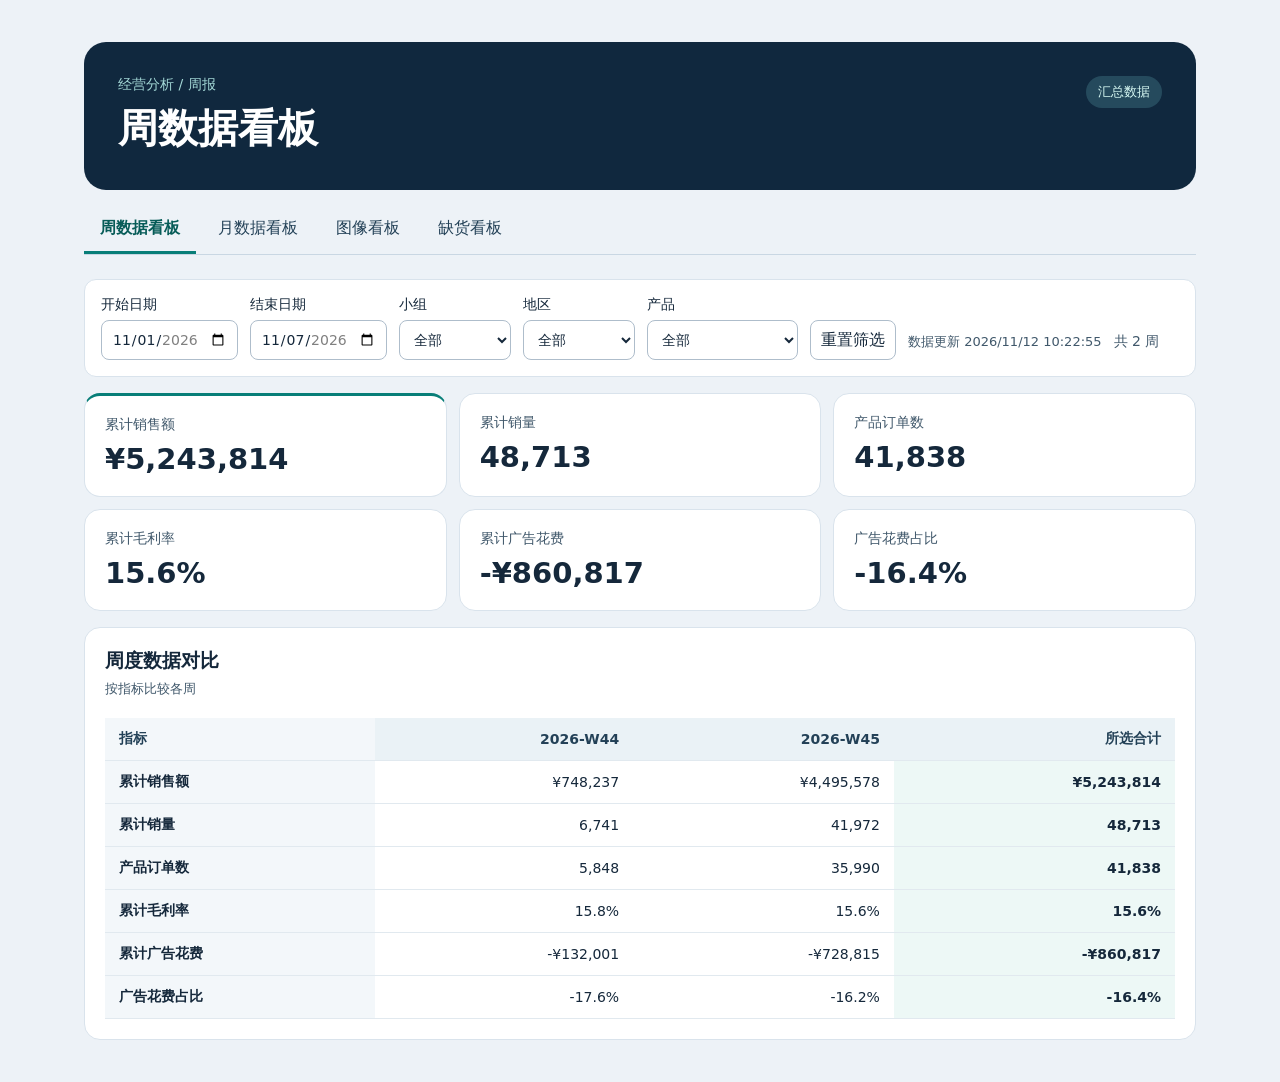
==== index.html @ 2e47507d "Add stockout dimension filters" ====
<!doctype html>
<html lang="zh-CN">
<head>
<meta charset="utf-8">
<meta name="viewport" content="width=device-width, initial-scale=1">
<title>周数据看板</title>
<link rel="stylesheet" href="./style.css?v=excel-charts-v2">
<script defer src="./dashboard.js?v=excel-charts-v2"></script>
</head>
<body data-page="index.html">
<main>
<header><div><p class="eyebrow">经营分析 / 周报</p><h1>周数据看板</h1></div><span class="badge" id="dataset"></span></header>
<nav aria-label="看板导航"><a href="./index.html?v=stock-filters-v1" aria-current="page">周数据看板</a><a href="./monthly.html?v=stock-filters-v1">月数据看板</a><a href="./charts.html?v=stock-filters-v1">图像看板</a><a href="./stockout.html?v=stock-filters-v1">缺货看板</a></nav>
<section class="filter" aria-label="组合筛选">
<label>开始日期<input type="date" id="start"></label>
<label>结束日期<input type="date" id="end"></label>
<label>小组<select id="group"></select></label>
<label>地区<select id="region"></select></label>
<label>产品<select id="product"></select></label>
<button id="reset" type="button">重置筛选</button>
<p id="updated"></p>
<p id="status" role="status">正在加载…</p>
</section>
<section id="metrics" class="metrics" aria-label="核心指标"></section>
<section id="trend" class="panel" hidden>
<h2>周度数据对比</h2><p class="sub">按指标比较各周</p>
<div id="bars" class="bars"></div>
</section>
</main>
</body>
</html>
---- style.css ----
* { box-sizing: border-box; }
:root { font-family: "Inter", "Microsoft YaHei", system-ui, sans-serif; color: #15283b; background: #edf2f7; }
body { margin: 0; }
main { max-width: 1160px; margin: auto; padding: 42px 24px; }
header { background: #10283e; color: white; border-radius: 22px; padding: 34px; display: flex; justify-content: space-between; align-items: flex-start; gap: 12px; }
h1 { margin: 7px 0 0; font-size: clamp(24px, 5vw, 40px); }
.eyebrow { margin: 0; color: #a4d9d7; font-size: 14px; }
.badge { background: #254a5d; color: #d8faf4; border-radius: 30px; padding: 7px 12px; font-size: 13px; white-space: nowrap; }
.filter { display: flex; flex-wrap: wrap; align-items: end; gap: 12px; margin: 24px 0 16px; }
label { display: grid; gap: 6px; font-size: 14px; }
select, input, button { font: inherit; color: inherit; background: white; border: 1px solid #aebdcb; border-radius: 8px; padding: 8px 10px; min-height: 40px; }
button { cursor: pointer; }
#status { margin: 0 0 9px; color: #40586b; font-size: 14px; }
.metrics { display: grid; grid-template-columns: repeat(3, 1fr); gap: 12px; }
.card, .panel { background: white; border: 1px solid #d9e3ec; border-radius: 16px; padding: 20px; }
.card h2 { font-size: 14px; color: #40586b; font-weight: 500; margin: 0 0 8px; }
.card p { margin: 0; font-size: clamp(16px, 3vw, 29px); font-weight: 700; font-variant-numeric: tabular-nums; }
.panel { margin-top: 16px; }
.panel h2 { margin: 0; font-size: 19px; }
.sub { font-size: 13px; color: #40586b; margin: 6px 0 20px; }
.bars { display: grid; gap: 13px; }
.bar-row { display: grid; grid-template-columns: 76px minmax(0, 1fr) 68px; align-items: center; gap: 9px; font-size: 13px; }
.track { background: #e6eff2; border-radius: 4px; height: 19px; }
.fill { background: #087e78; border-radius: inherit; height: 100%; }
.amount { text-align: right; font-variant-numeric: tabular-nums; }
@media (max-width: 580px) { main { padding: 16px 12px; } header, .card, .panel { padding: 15px; } .metrics { grid-template-columns: repeat(2, minmax(0, 1fr)); } }


nav { display:flex; flex-wrap:wrap; gap:6px; margin:16px 0; border-bottom:1px solid #c9d7e3; }
nav a { color:#234157; padding:12px 16px; text-decoration:none; border-bottom:3px solid transparent; }
nav a[aria-current="page"] { border-color:#087e78; color:#075c58; font-weight:700; }
nav a:hover { background:#e0ecef; }
.filter { background:#fff; padding:16px; border:1px solid #d9e3ec; border-radius:12px; }
.filter label { min-width:0; }
.filter select { max-width:190px; }
#updated { margin:0 0 9px; font-size:13px; color:#40586b; }
.card:first-child { border-top:3px solid #087e78; }
.table-scroll { overflow:auto; }
table { border-collapse:collapse; width:100%; white-space:nowrap; font-size:14px; }
th,td { padding:12px 14px; border-bottom:1px solid #e1e9ef; text-align:right; font-variant-numeric:tabular-nums; }
thead th { background:#eaf2f6; color:#234157; }
th:first-child { position:sticky; left:0; background:#f3f7fa; text-align:left; }
td:last-child { background:#edf8f6; font-weight:700; }
.chart-list { display:grid; grid-template-columns:repeat(auto-fit,minmax(130px,1fr)); gap:10px; }
.chart-list span { padding:12px; background:#edf2f7; border-radius:8px; }
@media(max-width:580px){nav a{padding:9px 8px;font-size:13px}.filter label{flex:1 1 42%}.filter input,.filter select{width:100%;max-width:none}}

.chart-grid { grid-template-columns: repeat(auto-fit, minmax(min(100%, 340px), 1fr)); }
.chart-card { border: 1px solid #d9e3ec; border-radius: 12px; padding: 14px; }
.chart-card h3 { font-size: 15px; margin: 0 0 12px; }
.chart-card .bar-row { grid-template-columns: 68px minmax(0, 1fr) max-content; margin-block: 7px; }
.chart-card .negative { background: #b34a2d; }
.chart-card canvas { display:block; width:100%; height:auto; }
.chart-placeholder { display:grid; place-items:center; min-height:145px; margin:0; color:#40586b; background:#f3f7fa; border-radius:8px; }
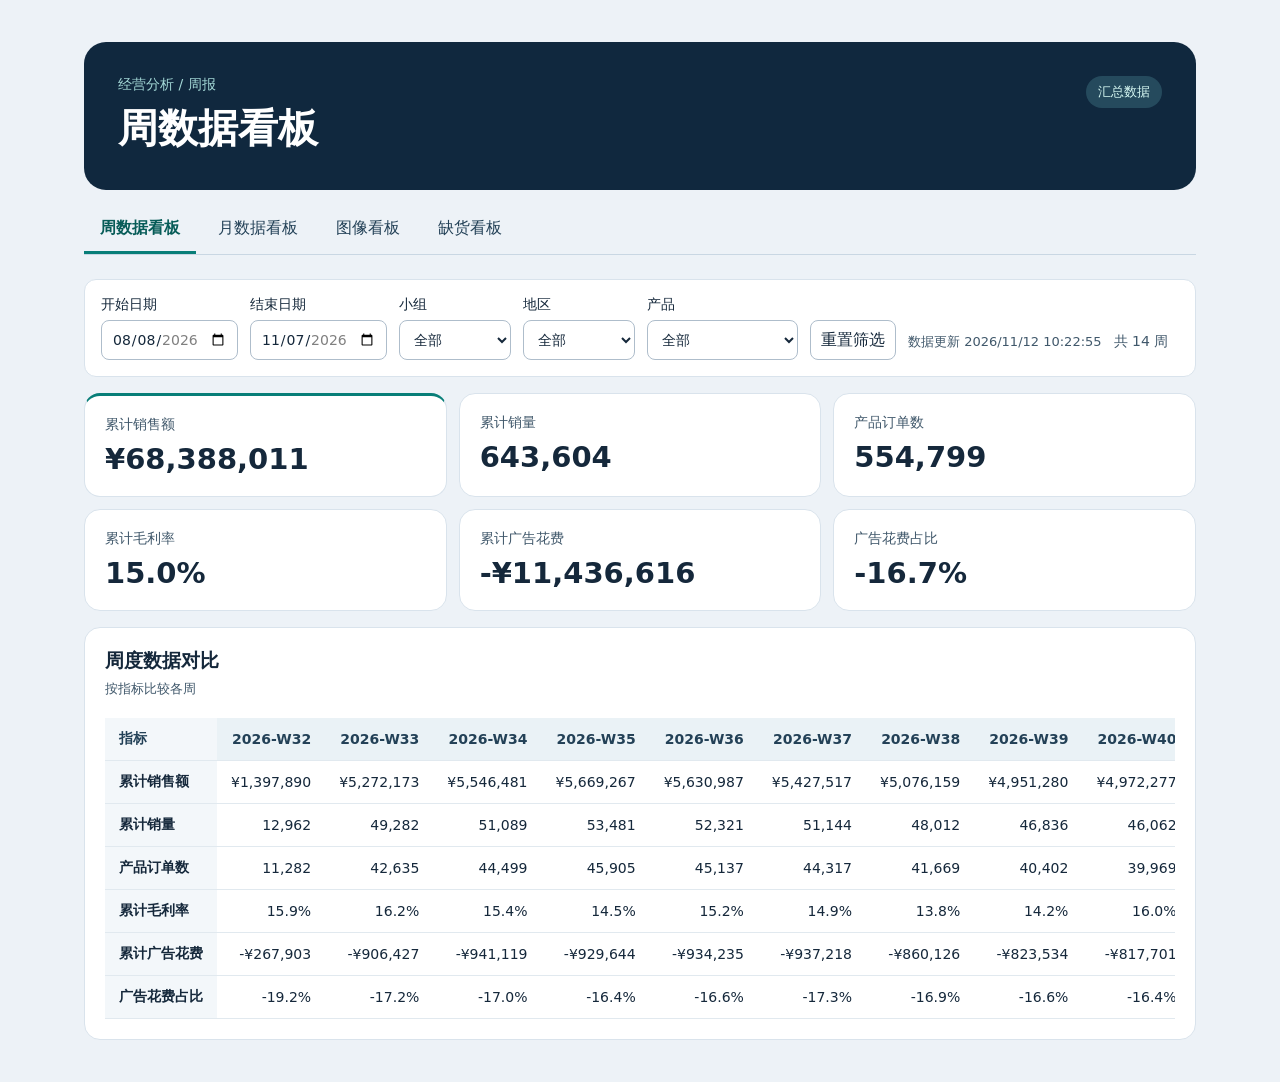
==== commit 4129fbf1: "Default dashboards to latest three months" ====
--- a/index.html
+++ b/index.html
@@ -5,12 +5,12 @@
 <meta name="viewport" content="width=device-width, initial-scale=1">
 <title>周数据看板</title>
 <link rel="stylesheet" href="./style.css?v=excel-charts-v2">
-<script defer src="./dashboard.js?v=excel-charts-v2"></script>
+<script defer src="./date-range.js?v=recent-3m-v1"></script><script defer src="./dashboard.js?v=recent-3m-v1"></script>
 </head>
 <body data-page="index.html">
 <main>
 <header><div><p class="eyebrow">经营分析 / 周报</p><h1>周数据看板</h1></div><span class="badge" id="dataset"></span></header>
-<nav aria-label="看板导航"><a href="./index.html?v=stock-filters-v1" aria-current="page">周数据看板</a><a href="./monthly.html?v=stock-filters-v1">月数据看板</a><a href="./charts.html?v=stock-filters-v1">图像看板</a><a href="./stockout.html?v=stock-filters-v1">缺货看板</a></nav>
+<nav aria-label="看板导航"><a href="./index.html?v=recent-3m-v1" aria-current="page">周数据看板</a><a href="./monthly.html?v=recent-3m-v1">月数据看板</a><a href="./charts.html?v=recent-3m-v1">图像看板</a><a href="./stockout.html?v=recent-3m-v1">缺货看板</a></nav>
 <section class="filter" aria-label="组合筛选">
 <label>开始日期<input type="date" id="start"></label>
 <label>结束日期<input type="date" id="end"></label>
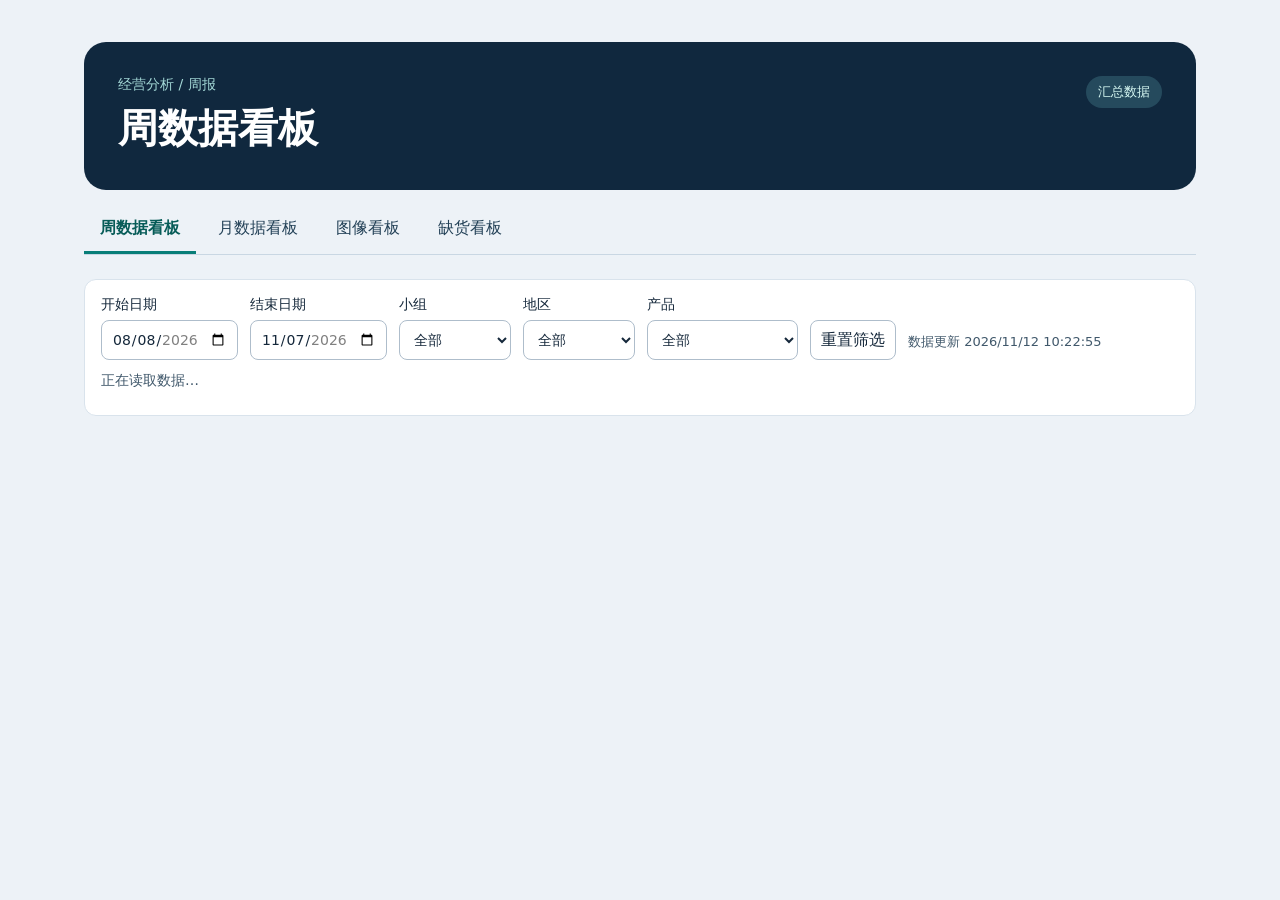
==== commit d6564b85: "Complete weekly and monthly metric tables" ====
--- a/index.html
+++ b/index.html
@@ -5,12 +5,12 @@
 <meta name="viewport" content="width=device-width, initial-scale=1">
 <title>周数据看板</title>
 <link rel="stylesheet" href="./style.css?v=excel-charts-v2">
-<script defer src="./date-range.js?v=recent-3m-v1"></script><script defer src="./dashboard.js?v=recent-3m-v1"></script>
+<script defer src="./date-range.js?v=recent-3m-v1"></script><script defer src="./chart-history/basis.js?v=full-table-v1"></script><script defer src="./period-table.js?v=full-table-v1"></script>
 </head>
 <body data-page="index.html">
 <main>
 <header><div><p class="eyebrow">经营分析 / 周报</p><h1>周数据看板</h1></div><span class="badge" id="dataset"></span></header>
-<nav aria-label="看板导航"><a href="./index.html?v=recent-3m-v1" aria-current="page">周数据看板</a><a href="./monthly.html?v=recent-3m-v1">月数据看板</a><a href="./charts.html?v=recent-3m-v1">图像看板</a><a href="./stockout.html?v=recent-3m-v1">缺货看板</a></nav>
+<nav aria-label="看板导航"><a href="./index.html?v=full-table-v1" aria-current="page">周数据看板</a><a href="./monthly.html?v=full-table-v1">月数据看板</a><a href="./charts.html?v=full-table-v1">图像看板</a><a href="./stockout.html?v=full-table-v1">缺货看板</a></nav>
 <section class="filter" aria-label="组合筛选">
 <label>开始日期<input type="date" id="start"></label>
 <label>结束日期<input type="date" id="end"></label>
@@ -21,7 +21,7 @@
 <p id="updated"></p>
 <p id="status" role="status">正在加载…</p>
 </section>
-<section id="metrics" class="metrics" aria-label="核心指标"></section>
+
 <section id="trend" class="panel" hidden>
 <h2>周度数据对比</h2><p class="sub">按指标比较各周</p>
 <div id="bars" class="bars"></div>
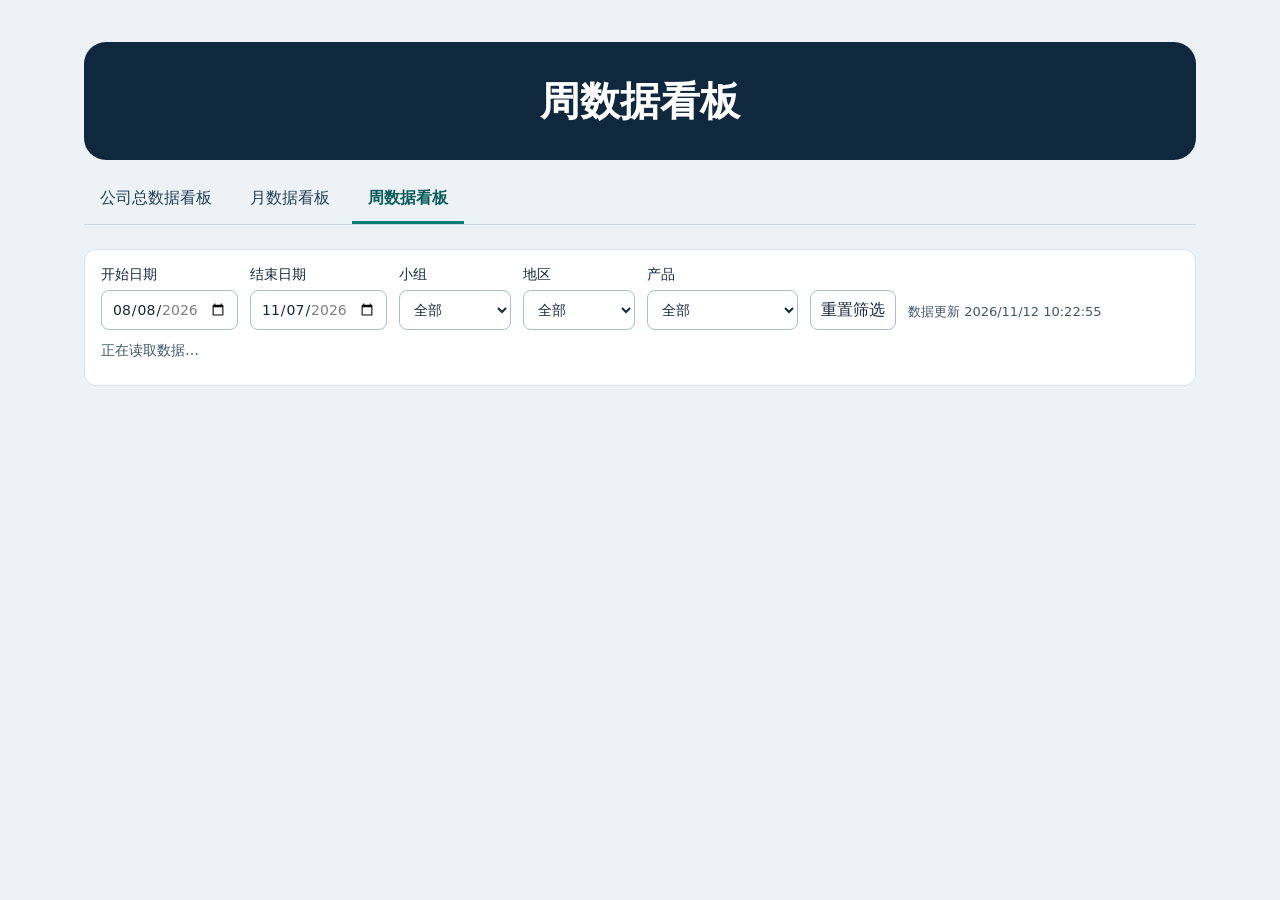
==== commit b36a2939: "Unify dashboard headers and retire stockout page" ====
--- a/index.html
+++ b/index.html
@@ -5,12 +5,12 @@
 <meta name="viewport" content="width=device-width, initial-scale=1">
 <title>周数据看板</title>
 <link rel="stylesheet" href="./style.css?v=excel-charts-v2">
-<script defer src="./date-range.js?v=recent-3m-v1"></script><script defer src="./chart-history/basis.js?v=full-table-v1"></script><script defer src="./period-table.js?v=full-table-v1"></script>
-</head>
+<script defer src="./date-range.js?v=recent-3m-v1"></script><script defer src="./chart-history/basis.js?v=full-table-v1"></script><script defer src="./period-table.js?v=dashboard-header-v1"></script>
+<link rel="stylesheet" href="./dashboard-header.css?v=1"></head>
 <body data-page="index.html">
 <main>
-<header><div><p class="eyebrow">经营分析 / 周报</p><h1>周数据看板</h1></div><span class="badge" id="dataset"></span></header>
-<nav aria-label="看板导航"><a href="./index.html?v=full-table-v1" aria-current="page">周数据看板</a><a href="./monthly.html?v=full-table-v1">月数据看板</a><a href="./charts.html?v=full-table-v1">图像看板</a><a href="./stockout.html?v=full-table-v1">缺货看板</a></nav>
+<header class="dashboard-header"><h1>周数据看板</h1></header>
+<nav aria-label="看板导航"><a href="./charts.html?v=dashboard-header-v1">公司总数据看板</a><a href="./monthly.html?v=dashboard-header-v1">月数据看板</a><a href="./index.html?v=dashboard-header-v1" aria-current="page">周数据看板</a></nav>
 <section class="filter" aria-label="组合筛选">
 <label>开始日期<input type="date" id="start"></label>
 <label>结束日期<input type="date" id="end"></label>
--- a/dashboard-header.css
+++ b/dashboard-header.css
@@ -0,0 +1,19 @@
+header.dashboard-header {
+  display: block;
+  padding: 34px 20px;
+  border: 0;
+  border-radius: 22px;
+  background: #10283e;
+  color: white;
+  text-align: center;
+}
+
+.dashboard-header h1 {
+  margin: 0;
+  font-size: clamp(24px, 5vw, 40px);
+  line-height: 1.25;
+}
+
+@media (max-width: 580px) {
+  header.dashboard-header { padding: 24px 12px; }
+}
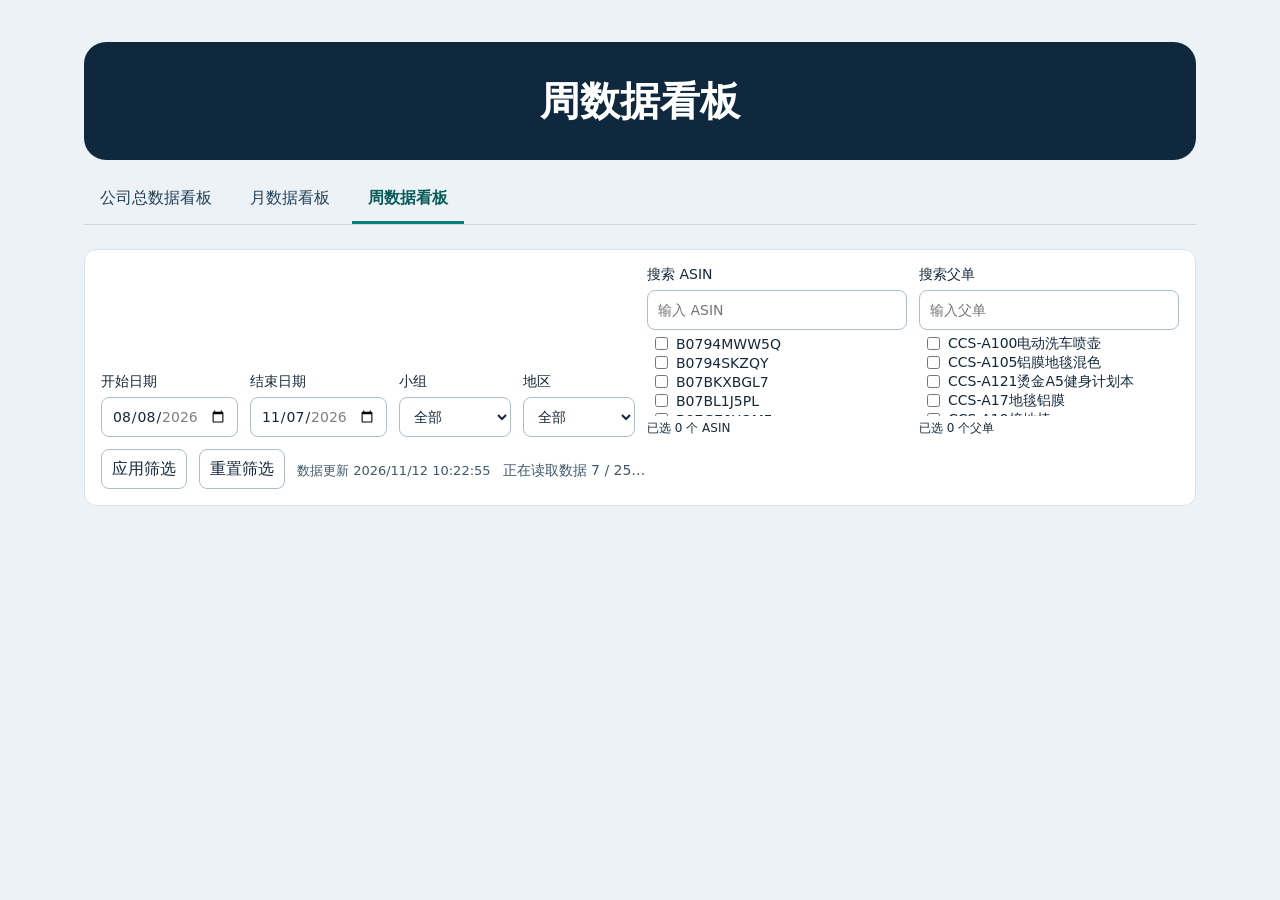
==== commit af4d24bd: "Add period table loading progress and product filters" ====
--- a/index.html
+++ b/index.html
@@ -4,19 +4,21 @@
 <meta charset="utf-8">
 <meta name="viewport" content="width=device-width, initial-scale=1">
 <title>周数据看板</title>
-<link rel="stylesheet" href="./style.css?v=excel-charts-v2">
-<script defer src="./date-range.js?v=recent-3m-v1"></script><script defer src="./chart-history/basis.js?v=full-table-v1"></script><script defer src="./period-table.js?v=dashboard-header-v1"></script>
+<link rel="stylesheet" href="./style.css?v=product-filters-v1">
+<script defer src="./product-picker.js?v=1"></script><script defer src="./date-range.js?v=recent-3m-v1"></script><script defer src="./chart-history/basis.js?v=summary-v1"></script><script defer src="./period-table.js?v=product-filters-v1"></script>
 <link rel="stylesheet" href="./dashboard-header.css?v=1"></head>
 <body data-page="index.html">
 <main>
 <header class="dashboard-header"><h1>周数据看板</h1></header>
-<nav aria-label="看板导航"><a href="./charts.html?v=dashboard-header-v1">公司总数据看板</a><a href="./monthly.html?v=dashboard-header-v1">月数据看板</a><a href="./index.html?v=dashboard-header-v1" aria-current="page">周数据看板</a></nav>
+<nav aria-label="看板导航"><a href="./charts.html?v=product-filters-v1">公司总数据看板</a><a href="./monthly.html?v=product-filters-v1">月数据看板</a><a href="./index.html?v=product-filters-v1" aria-current="page">周数据看板</a></nav>
 <section class="filter" aria-label="组合筛选">
 <label>开始日期<input type="date" id="start"></label>
 <label>结束日期<input type="date" id="end"></label>
 <label>小组<select id="group"></select></label>
 <label>地区<select id="region"></select></label>
-<label>产品<select id="product"></select></label>
+<div class="asin-picker"><label>搜索 ASIN<input id="asin-search" type="search" placeholder="输入 ASIN"></label><div id="asin-options" class="product-options"></div><p id="asin-count"></p></div>
+<div class="asin-picker"><label>搜索父单<input id="parent-search" type="search" placeholder="输入父单"></label><div id="parent-options" class="product-options"></div><p id="parent-count"></p></div>
+<button id="apply" type="button">应用筛选</button>
 <button id="reset" type="button">重置筛选</button>
 <p id="updated"></p>
 <p id="status" role="status">正在加载…</p>
--- a/style.css
+++ b/style.css
@@ -52,3 +52,10 @@
 .chart-card .negative { background: #b34a2d; }
 .chart-card canvas { display:block; width:100%; height:auto; }
 .chart-placeholder { display:grid; place-items:center; min-height:145px; margin:0; color:#40586b; background:#f3f7fa; border-radius:8px; }
+
+.asin-picker { flex: 1 1 220px; min-width: 0; }
+.asin-picker input[type="search"] { width: 100%; }
+.product-options { max-height: 86px; overflow: auto; padding: 4px; }
+.filter .product-options label { display: flex; align-items: center; gap: 5px; white-space: nowrap; }
+.filter .product-options input[type="checkbox"] { width: auto; min-height: 0; }
+.asin-picker p { margin: 4px 0 0; font-size: 12px; }
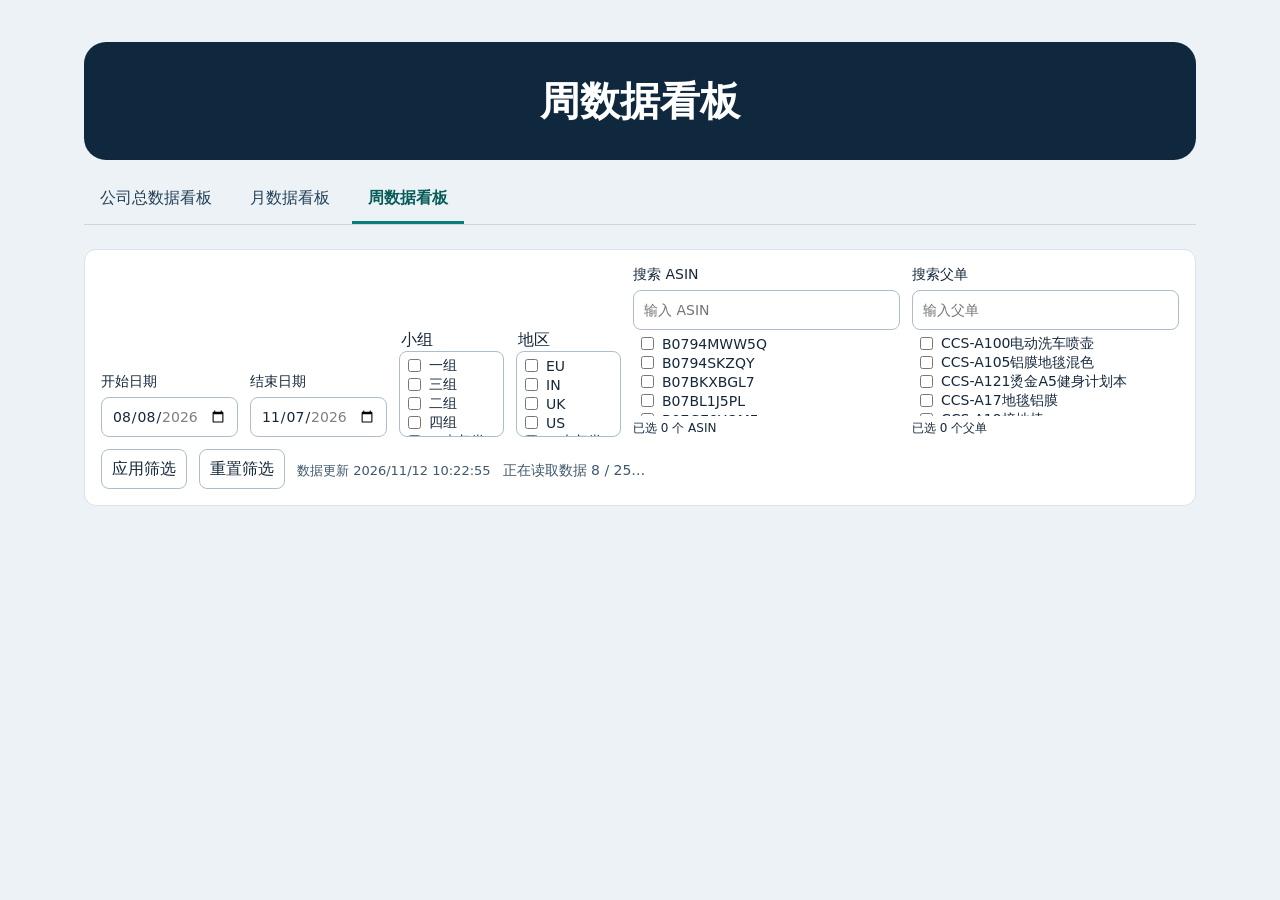
==== commit 27613899: "Enable multi-select for groups and regions" ====
--- a/index.html
+++ b/index.html
@@ -4,18 +4,18 @@
 <meta charset="utf-8">
 <meta name="viewport" content="width=device-width, initial-scale=1">
 <title>周数据看板</title>
-<link rel="stylesheet" href="./style.css?v=product-filters-v1">
-<script defer src="./product-picker.js?v=1"></script><script defer src="./date-range.js?v=recent-3m-v1"></script><script defer src="./chart-history/basis.js?v=summary-v1"></script><script defer src="./period-table.js?v=product-filters-v1"></script>
+<link rel="stylesheet" href="./style.css?v=multi-dimensions-v1">
+<script defer src="./product-picker.js?v=1"></script><script defer src="./date-range.js?v=recent-3m-v1"></script><script defer src="./chart-history/basis.js?v=summary-v1"></script><script defer src="./period-table.js?v=multi-dimensions-v1"></script>
 <link rel="stylesheet" href="./dashboard-header.css?v=1"></head>
 <body data-page="index.html">
 <main>
 <header class="dashboard-header"><h1>周数据看板</h1></header>
-<nav aria-label="看板导航"><a href="./charts.html?v=product-filters-v1">公司总数据看板</a><a href="./monthly.html?v=product-filters-v1">月数据看板</a><a href="./index.html?v=product-filters-v1" aria-current="page">周数据看板</a></nav>
+<nav aria-label="看板导航"><a href="./charts.html?v=multi-dimensions-v1">公司总数据看板</a><a href="./monthly.html?v=multi-dimensions-v1">月数据看板</a><a href="./index.html?v=multi-dimensions-v1" aria-current="page">周数据看板</a></nav>
 <section class="filter" aria-label="组合筛选">
 <label>开始日期<input type="date" id="start"></label>
 <label>结束日期<input type="date" id="end"></label>
-<label>小组<select id="group"></select></label>
-<label>地区<select id="region"></select></label>
+<fieldset class="dimension"><legend>小组</legend><div id="group" class="product-options"></div></fieldset>
+<fieldset class="dimension"><legend>地区</legend><div id="region" class="product-options"></div></fieldset>
 <div class="asin-picker"><label>搜索 ASIN<input id="asin-search" type="search" placeholder="输入 ASIN"></label><div id="asin-options" class="product-options"></div><p id="asin-count"></p></div>
 <div class="asin-picker"><label>搜索父单<input id="parent-search" type="search" placeholder="输入父单"></label><div id="parent-options" class="product-options"></div><p id="parent-count"></p></div>
 <button id="apply" type="button">应用筛选</button>
--- a/style.css
+++ b/style.css
@@ -59,3 +59,6 @@
 .filter .product-options label { display: flex; align-items: center; gap: 5px; white-space: nowrap; }
 .filter .product-options input[type="checkbox"] { width: auto; min-height: 0; }
 .asin-picker p { margin: 4px 0 0; font-size: 12px; }
+
+.filter .dimension { min-width: 100px; margin: 0; padding: 0; border: 0; }
+.filter .dimension .product-options { border: 1px solid #aabed1; border-radius: 8px; }
